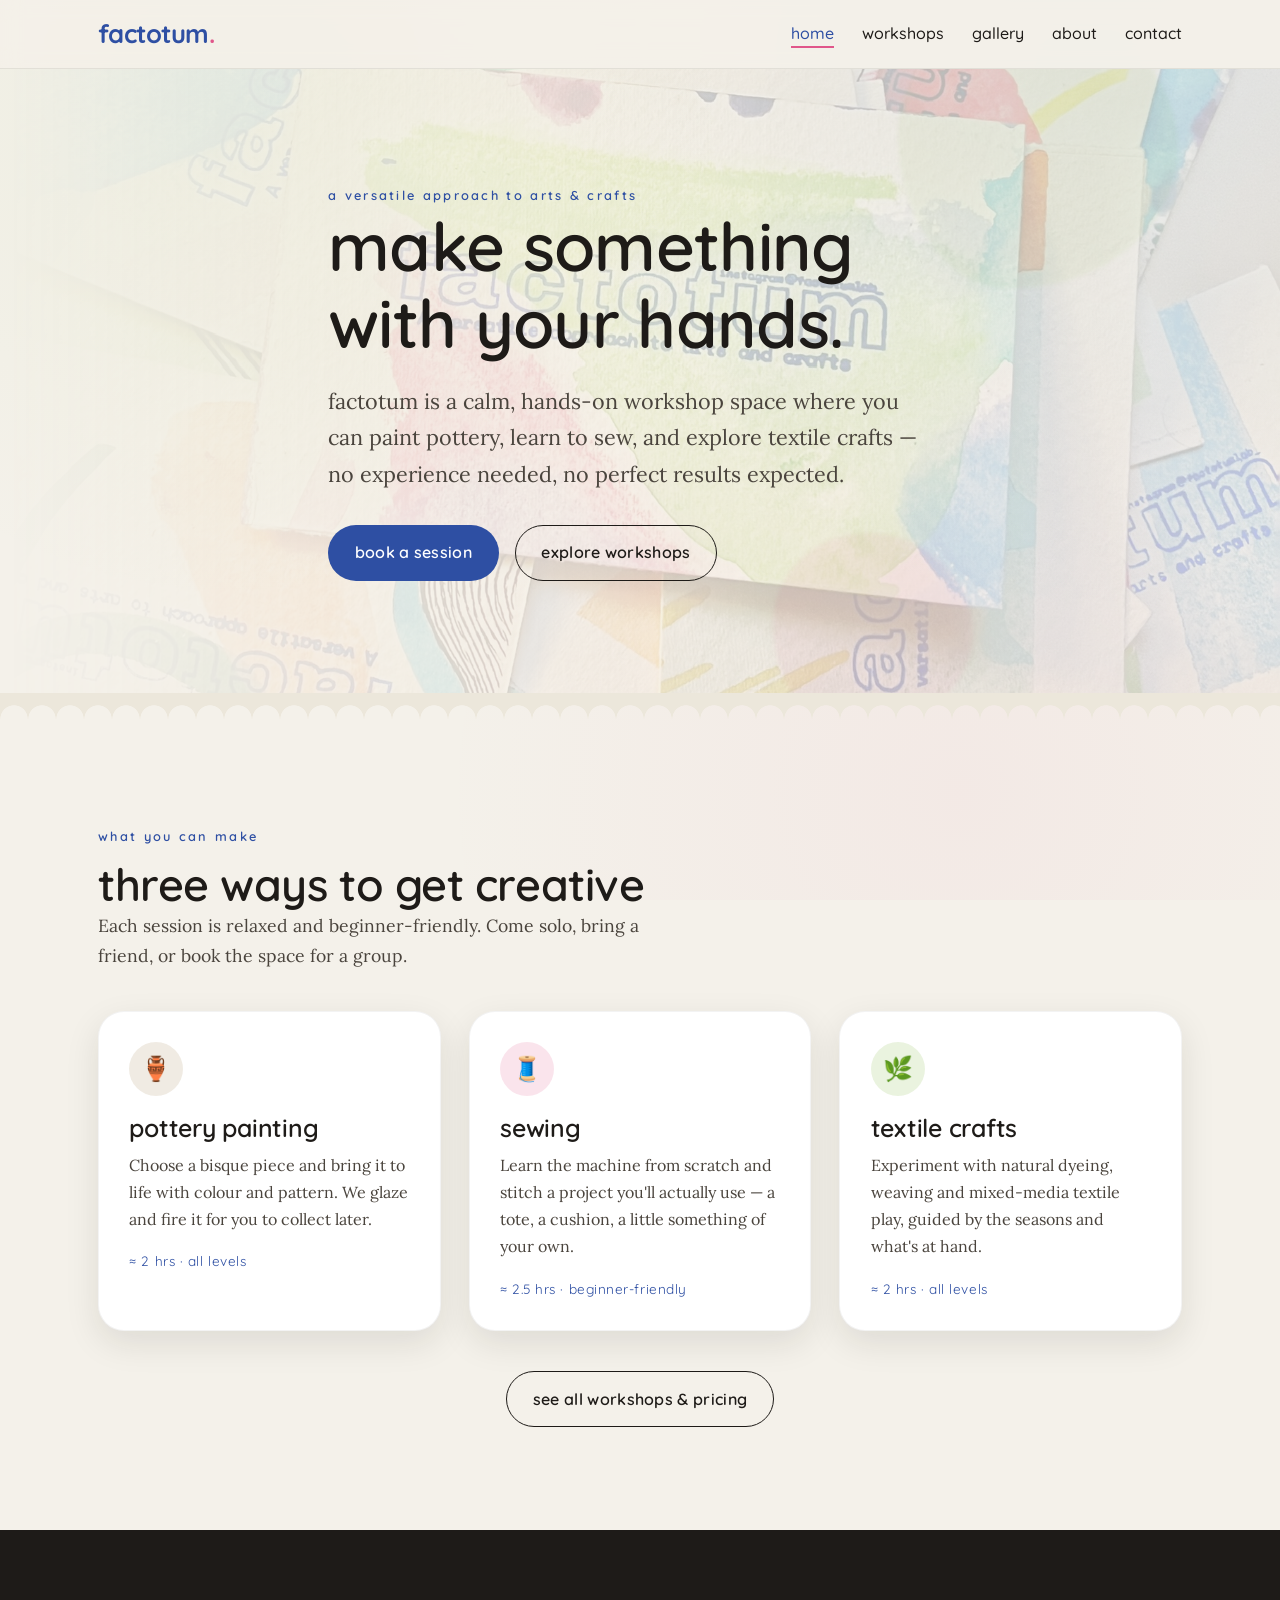
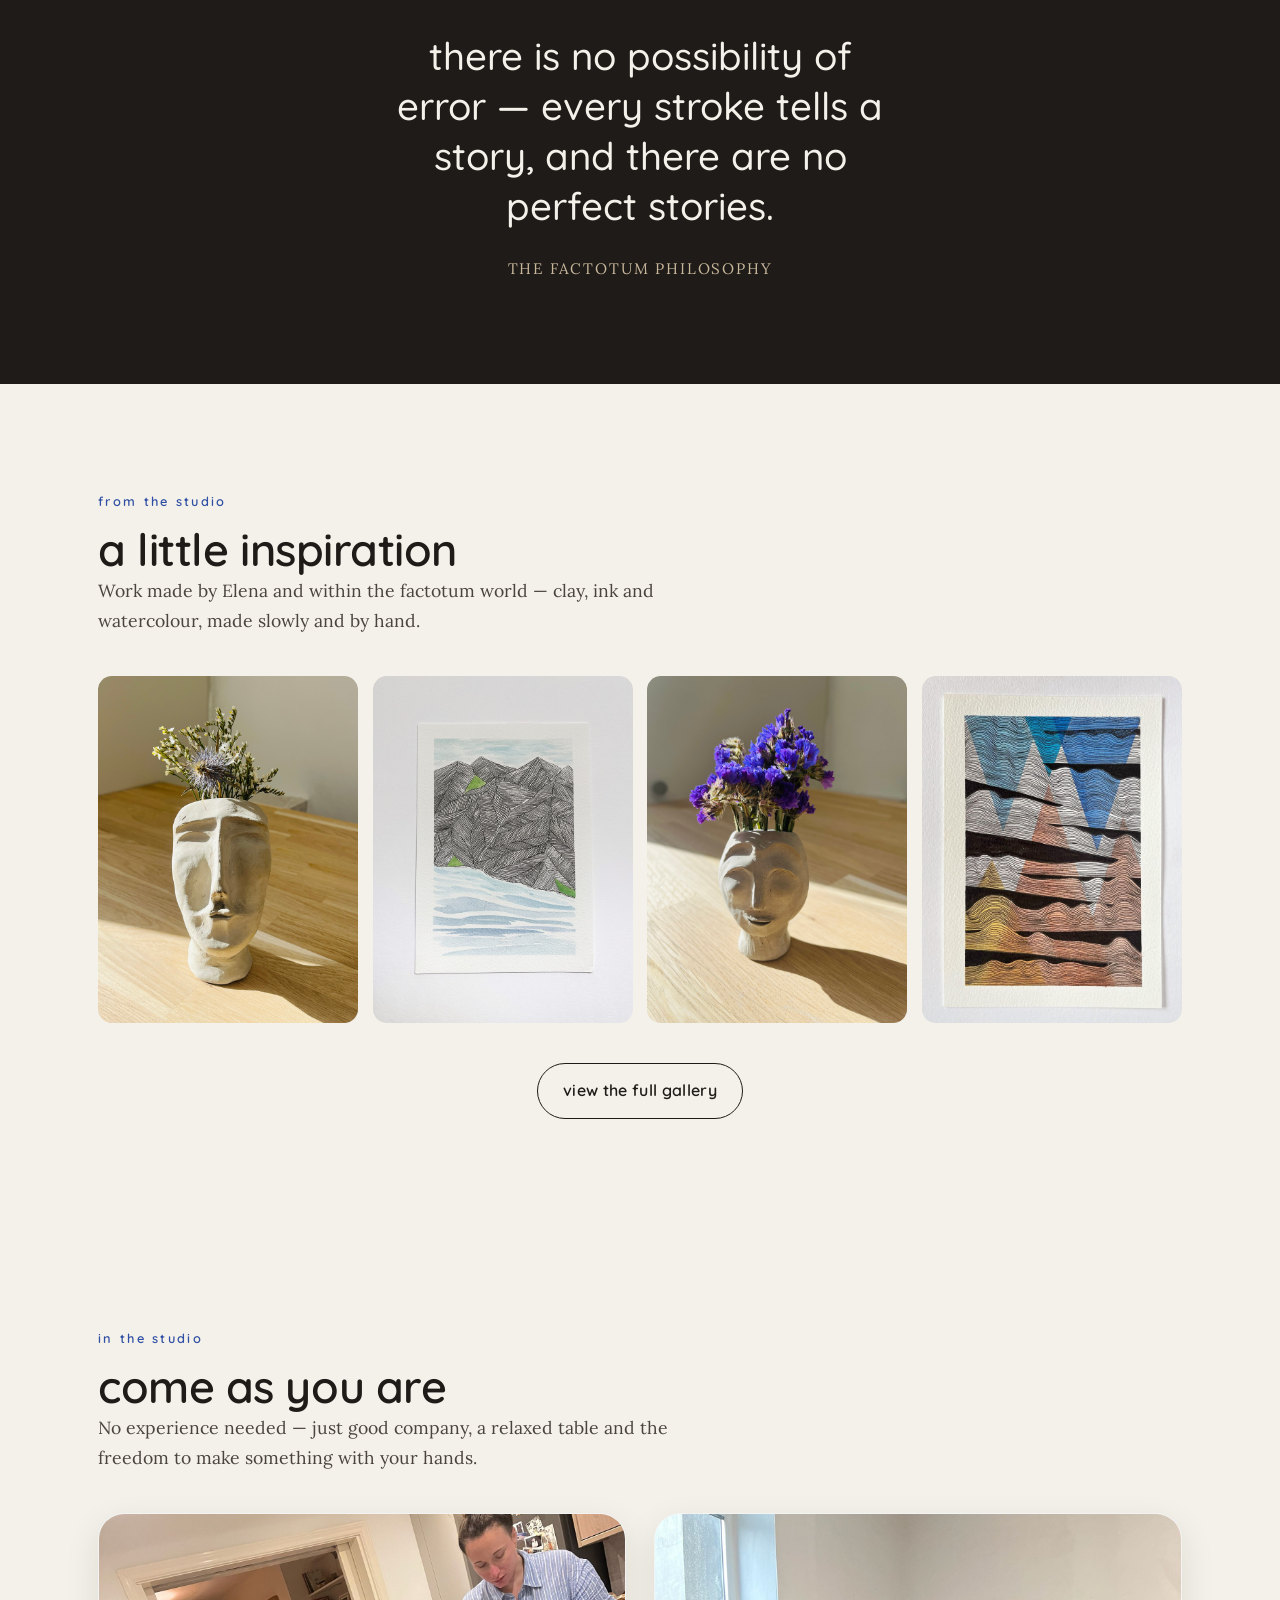
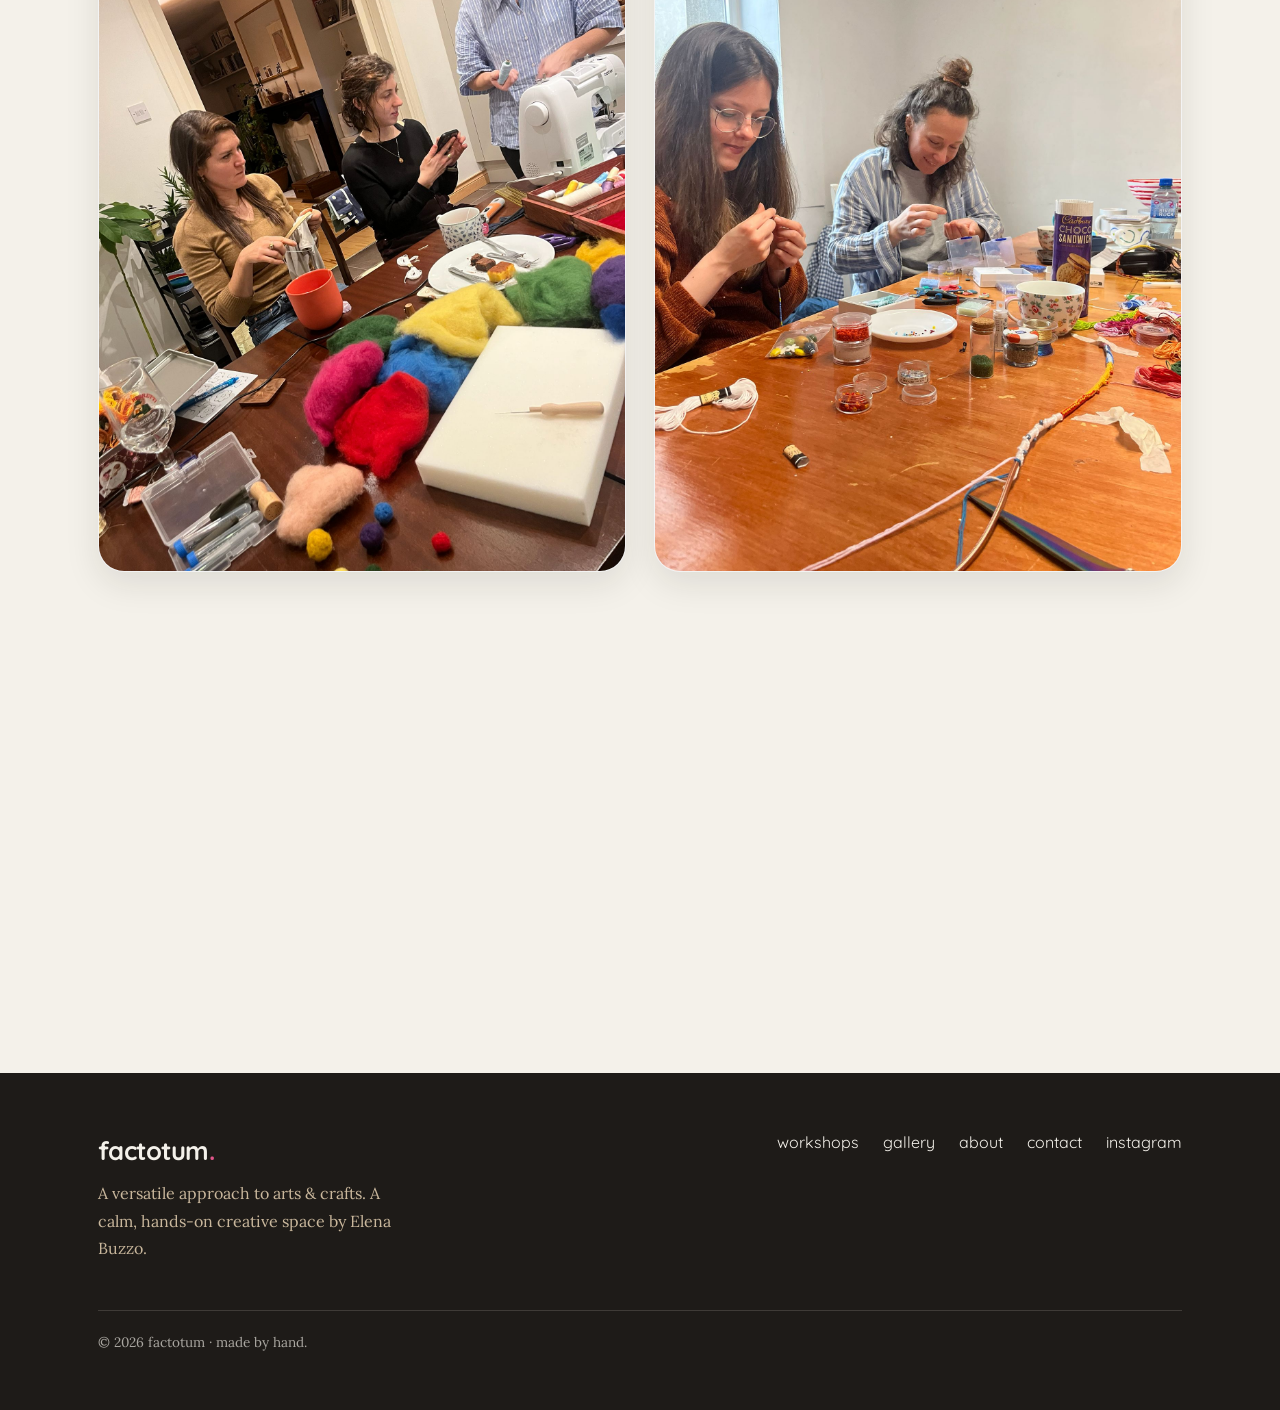
==== index.html @ 6efed312 "Initial commit — factotum workshop website Static HTML/CSS/JS site for factotum, a DIY creative work" ====
<!DOCTYPE html>
<html lang="en">
<head>
  <meta charset="UTF-8" />
  <meta name="viewport" content="width=device-width, initial-scale=1.0" />
  <title>factotum — a creative workshop space for arts & crafts</title>
  <meta name="description" content="factotum is a hands-on creative workshop space by Elena Buzzo, offering pottery painting, sewing and textile craft sessions in a calm, judgment-free studio." />

  <link rel="preconnect" href="https://fonts.googleapis.com" />
  <link rel="preconnect" href="https://fonts.gstatic.com" crossorigin />
  <link href="https://fonts.googleapis.com/css2?family=Quicksand:wght@400;500;600;700&family=Lora:ital,wght@0,400;0,500;1,400&display=swap" rel="stylesheet" />
  <link rel="stylesheet" href="css/styles.css" />
</head>
<body>
  <!-- ============ Header ============ -->
  <header class="site-header">
    <div class="container nav">
      <a href="index.html" class="brand">factotum<span class="dot">.</span></a>
      <button class="nav-toggle" aria-label="Toggle menu" aria-expanded="false">
        <span></span><span></span><span></span>
      </button>
      <ul class="nav-links" id="navLinks">
        <li><a href="index.html" aria-current="page">home</a></li>
        <li><a href="workshops.html">workshops</a></li>
        <li><a href="gallery.html">gallery</a></li>
        <li><a href="about.html">about</a></li>
        <li><a href="contact.html">contact</a></li>
      </ul>
    </div>
  </header>

  <main>
    <!-- ============ Hero ============ -->
    <section class="hero">
      <div class="hero__art" style="background-image:url('assets/images/factotum-card.jpeg')"></div>
      <span class="blob t-green"  style="width:280px;height:280px;top:-60px;right:8%;"></span>
      <span class="blob t-magenta" style="width:200px;height:200px;bottom:-40px;right:24%;"></span>
      <div class="container hero__inner">
        <span class="eyebrow">a versatile approach to arts &amp; crafts</span>
        <h1>make something with your hands.</h1>
        <p class="lead">factotum is a calm, hands-on workshop space where you can paint pottery, learn to sew, and explore textile crafts &mdash; no experience needed, no perfect results expected.</p>
        <div class="hero__cta">
          <a href="contact.html" class="btn btn--primary">book a session</a>
          <a href="workshops.html" class="btn btn--ghost">explore workshops</a>
        </div>
      </div>
    </section>

    <div class="deckle"></div>

    <!-- ============ Featured workshops ============ -->
    <section class="section">
      <div class="container">
        <div class="section-head reveal">
          <span class="eyebrow">what you can make</span>
          <h2>three ways to get creative</h2>
          <p>Each session is relaxed and beginner-friendly. Come solo, bring a friend, or book the space for a group.</p>
        </div>
        <div class="grid grid--3">
          <article class="card reveal">
            <div class="card__icon t-clay">🏺</div>
            <h3>pottery painting</h3>
            <p>Choose a bisque piece and bring it to life with colour and pattern. We glaze and fire it for you to collect later.</p>
            <div class="meta">≈ 2 hrs · all levels</div>
          </article>
          <article class="card reveal">
            <div class="card__icon t-magenta">🧵</div>
            <h3>sewing</h3>
            <p>Learn the machine from scratch and stitch a project you'll actually use &mdash; a tote, a cushion, a little something of your own.</p>
            <div class="meta">≈ 2.5 hrs · beginner-friendly</div>
          </article>
          <article class="card reveal">
            <div class="card__icon t-green">🌿</div>
            <h3>textile crafts</h3>
            <p>Experiment with natural dyeing, weaving and mixed-media textile play, guided by the seasons and what's at hand.</p>
            <div class="meta">≈ 2 hrs · all levels</div>
          </article>
        </div>
        <p class="text-center" style="margin-top:2.5rem;">
          <a href="workshops.html" class="btn btn--ghost">see all workshops &amp; pricing</a>
        </p>
      </div>
    </section>

    <!-- ============ Philosophy quote ============ -->
    <section class="section quote-band">
      <div class="container">
        <blockquote>there is no possibility of error &mdash; every stroke tells a story, and there are no perfect stories.</blockquote>
        <cite>the factotum philosophy</cite>
      </div>
    </section>

    <!-- ============ Gallery teaser ============ -->
    <section class="section">
      <div class="container">
        <div class="section-head reveal">
          <span class="eyebrow">from the studio</span>
          <h2>a little inspiration</h2>
          <p>Work made by Elena and within the factotum world &mdash; clay, ink and watercolour, made slowly and by hand.</p>
        </div>
        <div class="teaser-strip reveal">
          <a href="gallery.html"><img src="assets/images/sculptures/sculpture-1.jpeg" alt="Clay face vase with dried flowers" loading="lazy" /></a>
          <a href="gallery.html"><img src="assets/images/drawings/2023-08-02_mediterraneo.jpeg" alt="Fine-line and watercolour drawing, mediterraneo" loading="lazy" /></a>
          <a href="gallery.html"><img src="assets/images/sculptures/sculpture-3.jpeg" alt="Clay face vase with purple dried flowers" loading="lazy" /></a>
          <a href="gallery.html"><img src="assets/images/drawings/2023-02-22_fog.jpeg" alt="Fine-line and watercolour drawing, fog" loading="lazy" /></a>
        </div>
        <p class="text-center" style="margin-top:2.5rem;">
          <a href="gallery.html" class="btn btn--ghost">view the full gallery</a>
        </p>
      </div>
    </section>

    <!-- ============ In the studio (social proof) ============ -->
    <section class="section">
      <div class="container">
        <div class="section-head reveal">
          <span class="eyebrow">in the studio</span>
          <h2>come as you are</h2>
          <p>No experience needed &mdash; just good company, a relaxed table and the freedom to make something with your hands.</p>
        </div>
        <div class="grid grid--2">
          <figure class="photo-card reveal">
            <img src="assets/images/workshops/workshop-group-1.jpeg" alt="Three people at a textile and sewing workshop with colourful wool and a sewing machine" loading="lazy" />
          </figure>
          <figure class="photo-card reveal">
            <img src="assets/images/workshops/workshop-group-2.jpeg" alt="Two people making beaded and threaded crafts at a workshop table" loading="lazy" />
          </figure>
        </div>
      </div>
    </section>

    <!-- ============ Final CTA ============ -->
    <section class="section section--tight">
      <div class="container text-center reveal">
        <h2>ready to make something?</h2>
        <p class="mx-auto" style="max-width:46ch;margin-block:1rem 1.75rem;">Tell us what you'd love to try and we'll help you book the right session.</p>
        <a href="contact.html" class="btn btn--primary">get in touch</a>
      </div>
    </section>
  </main>

  <!-- ============ Footer ============ -->
  <footer class="site-footer">
    <div class="container">
      <div>
        <a href="index.html" class="brand">factotum<span class="dot">.</span></a>
        <p class="footer-tag">A versatile approach to arts &amp; crafts. A calm, hands-on creative space by Elena Buzzo.</p>
      </div>
      <ul class="footer-nav">
        <li><a href="workshops.html">workshops</a></li>
        <li><a href="gallery.html">gallery</a></li>
        <li><a href="about.html">about</a></li>
        <li><a href="contact.html">contact</a></li>
        <li><a href="https://instagram.com/factotum.lab" target="_blank" rel="noopener">instagram</a></li>
      </ul>
      <div class="footer-bottom">&copy; <span id="year"></span> factotum · made by hand.</div>
    </div>
  </footer>

  <script src="js/main.js"></script>
</body>
</html>
---- css/styles.css ----
/* =====================================================================
   factotum — design system & shared styles
   Plain CSS. Tokens live in :root. Mobile-first, organic, paper-textured.
   ===================================================================== */

/* ----------  Design tokens  ---------- */
:root {
  /* Palette (from the logo card + artwork — watercolour brights on cotton paper) */
  --paper:        #f4f1ea;   /* background */
  --paper-deep:   #ece7db;   /* slightly darker paper for cards/sections */
  --ink:          #1e1b18;   /* text */
  --ink-soft:     #4a443d;   /* secondary text */
  --indigo:       #2e4fa3;   /* primary accent (logo type) */
  --indigo-deep:  #233d80;
  --green:        #8bbe4f;   /* watercolour washes */
  --magenta:      #e0568a;
  --sky:          #5fa8d8;
  --clay:         #c9b79c;

  /* Typography */
  --font-display: "Quicksand", system-ui, sans-serif;
  --font-body:    "Lora", Georgia, serif;

  /* Spacing & layout */
  --maxw: 1180px;
  --gutter: clamp(1.25rem, 4vw, 3rem);
  --radius: 14px;
  --radius-lg: 26px;

  /* Effects */
  --shadow-soft: 0 12px 34px rgba(30, 27, 24, 0.10);
  --shadow-hover: 0 18px 48px rgba(30, 27, 24, 0.16);
  --transition: 280ms cubic-bezier(0.22, 0.61, 0.36, 1);
}

/* ----------  Reset / base  ---------- */
*,
*::before,
*::after { box-sizing: border-box; }

* { margin: 0; }

html { scroll-behavior: smooth; }

body {
  font-family: var(--font-body);
  color: var(--ink);
  background-color: var(--paper);
  /* subtle paper grain via layered gradients (no external texture needed) */
  background-image:
    radial-gradient(circle at 18% 12%, rgba(139, 190, 79, 0.06), transparent 38%),
    radial-gradient(circle at 85% 8%,  rgba(95, 168, 216, 0.07), transparent 40%),
    radial-gradient(circle at 75% 88%, rgba(224, 86, 138, 0.05), transparent 42%);
  background-attachment: fixed;
  line-height: 1.7;
  -webkit-font-smoothing: antialiased;
  text-rendering: optimizeLegibility;
}

img { display: block; max-width: 100%; height: auto; }

a { color: var(--indigo); text-decoration: none; transition: color var(--transition); }
a:hover { color: var(--magenta); }

h1, h2, h3, h4 {
  font-family: var(--font-display);
  font-weight: 600;
  line-height: 1.15;
  letter-spacing: -0.01em;
  text-transform: lowercase;
  color: var(--ink);
}

h1 { font-size: clamp(2.4rem, 6vw, 4.2rem); }
h2 { font-size: clamp(1.8rem, 4vw, 2.8rem); }
h3 { font-size: clamp(1.25rem, 2.4vw, 1.55rem); }

p { color: var(--ink-soft); }

/* ----------  Layout helpers  ---------- */
.container {
  width: 100%;
  max-width: var(--maxw);
  margin-inline: auto;
  padding-inline: var(--gutter);
}

.section { padding-block: clamp(3.5rem, 8vw, 6.5rem); }
.section--tight { padding-block: clamp(2.5rem, 5vw, 4rem); }

.section-head { max-width: 60ch; margin-bottom: 2.5rem; }
.section-head .eyebrow { margin-bottom: 0.75rem; }
.section-head p { font-size: 1.1rem; }

.eyebrow {
  font-family: var(--font-display);
  text-transform: lowercase;
  letter-spacing: 0.18em;
  font-size: 0.8rem;
  font-weight: 600;
  color: var(--indigo);
  display: inline-block;
}

.text-center { text-align: center; }
.mx-auto { margin-inline: auto; }

/* ----------  Buttons  ---------- */
.btn {
  display: inline-flex;
  align-items: center;
  gap: 0.5rem;
  font-family: var(--font-display);
  font-weight: 600;
  text-transform: lowercase;
  letter-spacing: 0.02em;
  font-size: 1rem;
  padding: 0.85rem 1.6rem;
  border-radius: 999px;
  border: 1.5px solid transparent;
  cursor: pointer;
  transition: transform var(--transition), background var(--transition),
              box-shadow var(--transition), color var(--transition);
}
.btn:hover { transform: translateY(-2px); }

.btn--primary { background: var(--indigo); color: #fff; }
.btn--primary:hover { background: var(--indigo-deep); color: #fff; box-shadow: var(--shadow-hover); }

.btn--ghost { background: transparent; color: var(--ink); border-color: var(--ink); }
.btn--ghost:hover { background: var(--ink); color: var(--paper); }

/* ----------  Watercolour blob accent  ---------- */
.blob {
  position: absolute;
  z-index: 0;
  border-radius: 47% 53% 60% 40% / 45% 50% 50% 55%;
  filter: blur(2px);
  opacity: 0.5;
  pointer-events: none;
}

/* ----------  Deckle / torn paper divider  ---------- */
.deckle {
  height: 26px;
  width: 100%;
  background: var(--paper-deep);
  -webkit-mask: radial-gradient(14px at 14px 26px, transparent 96%, #000) repeat-x 0 0 / 28px 26px;
          mask: radial-gradient(14px at 14px 26px, transparent 96%, #000) repeat-x 0 0 / 28px 26px;
}

/* =====================================================================
   Header / nav
   ===================================================================== */
.site-header {
  position: sticky;
  top: 0;
  z-index: 50;
  background: rgba(244, 241, 234, 0.82);
  backdrop-filter: blur(10px);
  border-bottom: 1px solid rgba(30, 27, 24, 0.08);
}
.nav {
  display: flex;
  align-items: center;
  justify-content: space-between;
  gap: 1rem;
  min-height: 68px;
}
.brand {
  font-family: var(--font-display);
  font-weight: 700;
  font-size: 1.6rem;
  letter-spacing: -0.02em;
  color: var(--indigo);
  text-transform: lowercase;
}
.brand:hover { color: var(--indigo); }
.brand .dot { color: var(--magenta); }

.nav-links {
  display: flex;
  align-items: center;
  gap: 1.75rem;
  list-style: none;
  padding: 0;
}
.nav-links a {
  font-family: var(--font-display);
  font-weight: 500;
  text-transform: lowercase;
  color: var(--ink);
  font-size: 1rem;
  position: relative;
}
.nav-links a::after {
  content: "";
  position: absolute;
  left: 0; bottom: -5px;
  width: 0; height: 2px;
  background: var(--magenta);
  transition: width var(--transition);
}
.nav-links a:hover::after,
.nav-links a[aria-current="page"]::after { width: 100%; }
.nav-links a[aria-current="page"] { color: var(--indigo); }

.nav-toggle {
  display: none;
  flex-direction: column;
  gap: 5px;
  background: none;
  border: 0;
  cursor: pointer;
  padding: 8px;
}
.nav-toggle span {
  width: 26px; height: 2.5px;
  background: var(--ink);
  border-radius: 2px;
  transition: transform var(--transition), opacity var(--transition);
}

@media (max-width: 760px) {
  .nav-toggle { display: flex; }
  .nav-links {
    position: absolute;
    top: 68px; left: 0; right: 0;
    flex-direction: column;
    align-items: flex-start;
    gap: 0;
    background: var(--paper);
    border-bottom: 1px solid rgba(30, 27, 24, 0.08);
    padding: 0.5rem var(--gutter) 1.25rem;
    max-height: 0;
    overflow: hidden;
    transition: max-height var(--transition);
  }
  .nav-links.open { max-height: 340px; }
  .nav-links li { width: 100%; }
  .nav-links a { display: block; padding: 0.85rem 0; width: 100%; }
}

/* =====================================================================
   Hero
   ===================================================================== */
.hero {
  position: relative;
  overflow: hidden;
  padding-block: clamp(3.5rem, 9vw, 7rem);
}
.hero__inner {
  position: relative;
  z-index: 2;
  max-width: 720px;
}
.hero h1 { margin-bottom: 1.25rem; }
.hero .lead {
  font-size: clamp(1.1rem, 2vw, 1.35rem);
  color: var(--ink-soft);
  margin-bottom: 2rem;
  max-width: 46ch;
}
.hero__cta { display: flex; flex-wrap: wrap; gap: 1rem; }
.hero__art {
  position: absolute;
  inset: 0;
  z-index: 1;
  opacity: 0.22;
  background-size: cover;
  background-position: center;
  -webkit-mask-image: linear-gradient(90deg, transparent, #000 60%);
          mask-image: linear-gradient(90deg, transparent, #000 60%);
}
@media (max-width: 760px) {
  .hero__art { opacity: 0.12; }
}

/* =====================================================================
   Cards / grids
   ===================================================================== */
.grid { display: grid; gap: 1.75rem; }
.grid--3 { grid-template-columns: repeat(auto-fit, minmax(260px, 1fr)); }
.grid--2 { grid-template-columns: repeat(auto-fit, minmax(320px, 1fr)); }

.card {
  position: relative;
  background: #fff;
  border-radius: var(--radius-lg);
  padding: 1.9rem;
  box-shadow: var(--shadow-soft);
  transition: transform var(--transition), box-shadow var(--transition);
  overflow: hidden;
  border: 1px solid rgba(30, 27, 24, 0.05);
}
.card:hover { transform: translateY(-5px); box-shadow: var(--shadow-hover); }
.card__icon {
  width: 54px; height: 54px;
  border-radius: 50%;
  display: grid; place-items: center;
  font-size: 1.5rem;
  margin-bottom: 1.1rem;
}
.card h3 { margin-bottom: 0.6rem; }
.card .meta {
  font-family: var(--font-display);
  font-size: 0.85rem;
  letter-spacing: 0.04em;
  color: var(--indigo);
  margin-top: 1rem;
}

/* tint utilities for icons/blobs */
.t-green   { background: rgba(139, 190, 79, 0.18);  color: #5c7e2c; }
.t-magenta { background: rgba(224, 86, 138, 0.16);  color: #b03466; }
.t-sky     { background: rgba(95, 168, 216, 0.18);  color: #2f78ab; }
.t-clay    { background: rgba(201, 183, 156, 0.28); color: #8a734f; }

/* =====================================================================
   Philosophy / quote band
   ===================================================================== */
.quote-band {
  background: var(--ink);
  color: var(--paper);
}
.quote-band .container { text-align: center; }
.quote-band blockquote {
  font-family: var(--font-display);
  font-weight: 500;
  text-transform: lowercase;
  font-size: clamp(1.5rem, 3.5vw, 2.4rem);
  line-height: 1.3;
  max-width: 22ch;
  margin-inline: auto;
}
.quote-band cite {
  display: block;
  margin-top: 1.5rem;
  font-family: var(--font-body);
  font-style: normal;
  font-size: 0.95rem;
  letter-spacing: 0.12em;
  text-transform: uppercase;
  color: var(--clay);
}

/* =====================================================================
   Gallery teaser strip
   ===================================================================== */
.teaser-strip {
  display: grid;
  grid-template-columns: repeat(4, 1fr);
  gap: 0.9rem;
}
.teaser-strip a { overflow: hidden; border-radius: var(--radius); aspect-ratio: 3/4; }
.teaser-strip img {
  width: 100%; height: 100%; object-fit: cover;
  transition: transform 500ms ease;
}
.teaser-strip a:hover img { transform: scale(1.06); }
@media (max-width: 620px) {
  .teaser-strip { grid-template-columns: repeat(2, 1fr); }
}

/* =====================================================================
   Page hero (inner pages)
   ===================================================================== */
.page-hero { padding-block: clamp(2.75rem, 6vw, 4.5rem) clamp(1.5rem, 3vw, 2.5rem); }
.page-hero .eyebrow { margin-bottom: 0.75rem; }
.page-hero p { font-size: 1.15rem; max-width: 56ch; margin-top: 0.85rem; }

/* =====================================================================
   Workshops detail
   ===================================================================== */
.workshop {
  display: grid;
  grid-template-columns: 56px 1fr;
  gap: 1.25rem;
  align-items: start;
  background: #fff;
  border-radius: var(--radius-lg);
  padding: 2rem;
  box-shadow: var(--shadow-soft);
  border: 1px solid rgba(30, 27, 24, 0.05);
}
.workshop__icon {
  width: 56px; height: 56px; border-radius: 50%;
  display: grid; place-items: center; font-size: 1.5rem;
}
.workshop h3 { margin-bottom: 0.5rem; }
.workshop ul { margin: 1rem 0 0; padding-left: 1.1rem; color: var(--ink-soft); }
.workshop li { margin-bottom: 0.35rem; }
.workshop .specs {
  display: flex; flex-wrap: wrap; gap: 0.6rem; margin-top: 1.25rem;
}
.chip {
  font-family: var(--font-display);
  font-size: 0.82rem;
  background: var(--paper-deep);
  color: var(--ink-soft);
  padding: 0.35rem 0.85rem;
  border-radius: 999px;
}
.badge-soon {
  font-family: var(--font-display);
  font-size: 0.75rem;
  letter-spacing: 0.08em;
  text-transform: uppercase;
  background: var(--clay);
  color: #fff;
  padding: 0.2rem 0.65rem;
  border-radius: 999px;
  vertical-align: middle;
}

/* =====================================================================
   Gallery (masonry + project showcase)
   ===================================================================== */
.gallery-tabs {
  display: flex;
  flex-wrap: wrap;
  gap: 0.6rem;
  margin-bottom: 2.5rem;
}
.gallery-tabs button {
  font-family: var(--font-display);
  text-transform: lowercase;
  font-size: 0.95rem;
  background: transparent;
  border: 1.5px solid rgba(30, 27, 24, 0.18);
  color: var(--ink-soft);
  padding: 0.5rem 1.15rem;
  border-radius: 999px;
  cursor: pointer;
  transition: all var(--transition);
}
.gallery-tabs button:hover { border-color: var(--ink); color: var(--ink); }
.gallery-tabs button[aria-selected="true"] {
  background: var(--indigo); border-color: var(--indigo); color: #fff;
}

/* masonry via CSS columns */
.masonry { columns: 3 260px; column-gap: 1.1rem; }
.masonry .tile { break-inside: avoid; margin-bottom: 1.1rem; }
.tile {
  position: relative;
  border-radius: var(--radius);
  overflow: hidden;
  cursor: zoom-in;
  box-shadow: var(--shadow-soft);
  background: #fff;
}
.tile img { width: 100%; transition: transform 500ms ease; }
.tile:hover img { transform: scale(1.04); }
.tile__cap {
  position: absolute;
  inset: auto 0 0 0;
  padding: 1.4rem 1rem 0.85rem;
  background: linear-gradient(transparent, rgba(30, 27, 24, 0.78));
  color: #fff;
  font-family: var(--font-display);
  opacity: 0;
  transition: opacity var(--transition);
}
.tile:hover .tile__cap { opacity: 1; }
.tile__cap .title { text-transform: lowercase; font-weight: 600; }
.tile__cap .date { font-size: 0.8rem; opacity: 0.85; }

/* sculpture showcase rows */
.showcase-row {
  display: grid;
  grid-template-columns: 1fr 1fr;
  gap: clamp(1.5rem, 4vw, 3.5rem);
  align-items: center;
  margin-bottom: clamp(2.5rem, 6vw, 4.5rem);
}
.showcase-row:nth-child(even) .showcase-row__media { order: 2; }
.showcase-row__media {
  border-radius: var(--radius-lg);
  overflow: hidden;
  box-shadow: var(--shadow-soft);
}
.showcase-row__media img { width: 100%; }
.showcase-row h3 { margin-bottom: 0.75rem; }
@media (max-width: 720px) {
  .showcase-row { grid-template-columns: 1fr; }
  .showcase-row:nth-child(even) .showcase-row__media { order: 0; }
}

/* photo cards (real workshop / studio photography) */
.photo-card {
  margin: 0;
  border-radius: var(--radius-lg);
  overflow: hidden;
  box-shadow: var(--shadow-soft);
  background: #fff;
  border: 1px solid rgba(30, 27, 24, 0.05);
}
.photo-card img {
  width: 100%;
  aspect-ratio: 4 / 5;
  object-fit: cover;
  transition: transform 600ms ease;
}
.photo-card:hover img { transform: scale(1.04); }
.photo-card figcaption {
  padding: 1rem 1.25rem 1.25rem;
  font-family: var(--font-display);
  text-transform: lowercase;
  color: var(--ink-soft);
  font-size: 0.95rem;
}

.coming-soon {
  text-align: center;
  padding: clamp(3rem, 8vw, 5rem);
  border: 2px dashed rgba(30, 27, 24, 0.2);
  border-radius: var(--radius-lg);
  background: rgba(255, 255, 255, 0.4);
}

/* =====================================================================
   Lightbox
   ===================================================================== */
.lightbox {
  position: fixed;
  inset: 0;
  z-index: 100;
  display: none;
  place-items: center;
  background: rgba(20, 18, 16, 0.92);
  padding: 4vw;
}
.lightbox.open { display: grid; }
.lightbox img {
  max-width: 90vw;
  max-height: 80vh;
  border-radius: 8px;
  box-shadow: 0 20px 60px rgba(0,0,0,0.5);
}
.lightbox__cap {
  color: var(--paper);
  text-align: center;
  margin-top: 1rem;
  font-family: var(--font-display);
  text-transform: lowercase;
}
.lightbox__cap .date { display: block; font-size: 0.85rem; opacity: 0.7; }
.lightbox__btn {
  position: absolute;
  background: rgba(255,255,255,0.12);
  color: #fff;
  border: 0;
  width: 48px; height: 48px;
  border-radius: 50%;
  font-size: 1.4rem;
  cursor: pointer;
  display: grid; place-items: center;
  transition: background var(--transition);
}
.lightbox__btn:hover { background: rgba(255,255,255,0.28); }
.lightbox__close { top: 4vw; right: 4vw; }
.lightbox__prev { left: 3vw; top: 50%; transform: translateY(-50%); }
.lightbox__next { right: 3vw; top: 50%; transform: translateY(-50%); }
@media (max-width: 620px) {
  .lightbox__prev { left: 2vw; }
  .lightbox__next { right: 2vw; }
}

/* =====================================================================
   About
   ===================================================================== */
.about-grid {
  display: grid;
  grid-template-columns: 0.9fr 1.1fr;
  gap: clamp(1.5rem, 5vw, 4rem);
  align-items: center;
}
.about-portrait {
  border-radius: var(--radius-lg);
  overflow: hidden;
  box-shadow: var(--shadow-soft);
  aspect-ratio: 4/5;
  background: var(--paper-deep);
  display: grid; place-items: center;
  color: var(--ink-soft);
  text-align: center;
  font-family: var(--font-display);
  padding: 2rem;
}
.about-portrait img { width: 100%; height: 100%; object-fit: cover; }
.prose p { margin-bottom: 1.1rem; font-size: 1.08rem; }
@media (max-width: 720px) { .about-grid { grid-template-columns: 1fr; } }

/* =====================================================================
   Contact / form
   ===================================================================== */
.contact-grid {
  display: grid;
  grid-template-columns: 1fr 1fr;
  gap: clamp(1.5rem, 5vw, 4rem);
}
@media (max-width: 760px) { .contact-grid { grid-template-columns: 1fr; } }

.contact-info li {
  list-style: none;
  margin-bottom: 1.25rem;
}
.contact-info .label {
  display: block;
  font-family: var(--font-display);
  text-transform: lowercase;
  letter-spacing: 0.06em;
  font-size: 0.85rem;
  color: var(--indigo);
  margin-bottom: 0.15rem;
}
.contact-info ul { padding: 0; }

.form-card {
  background: #fff;
  border-radius: var(--radius-lg);
  padding: clamp(1.5rem, 4vw, 2.5rem);
  box-shadow: var(--shadow-soft);
  border: 1px solid rgba(30, 27, 24, 0.05);
}
.field { margin-bottom: 1.25rem; }
.field label {
  display: block;
  font-family: var(--font-display);
  font-size: 0.95rem;
  margin-bottom: 0.45rem;
  color: var(--ink);
}
.field input,
.field select,
.field textarea {
  width: 100%;
  font-family: var(--font-body);
  font-size: 1rem;
  color: var(--ink);
  background: var(--paper);
  border: 1.5px solid rgba(30, 27, 24, 0.15);
  border-radius: var(--radius);
  padding: 0.8rem 1rem;
  transition: border-color var(--transition), box-shadow var(--transition);
}
.field input:focus,
.field select:focus,
.field textarea:focus {
  outline: none;
  border-color: var(--indigo);
  box-shadow: 0 0 0 3px rgba(46, 79, 163, 0.14);
}
.field textarea { resize: vertical; min-height: 130px; }
.field .error {
  display: none;
  color: #b03466;
  font-family: var(--font-display);
  font-size: 0.85rem;
  margin-top: 0.35rem;
}
.field.invalid .error { display: block; }
.field.invalid input,
.field.invalid select,
.field.invalid textarea { border-color: #b03466; }

.form-status {
  display: none;
  border-radius: var(--radius);
  padding: 1rem 1.25rem;
  font-family: var(--font-display);
  margin-bottom: 1.25rem;
}
.form-status.show { display: block; }
.form-status.success { background: rgba(139, 190, 79, 0.18); color: #4d6b24; }
.form-status.fail { background: rgba(224, 86, 138, 0.16); color: #b03466; }

/* =====================================================================
   Footer
   ===================================================================== */
.site-footer {
  background: var(--ink);
  color: var(--paper);
  padding-block: clamp(2.5rem, 5vw, 3.5rem);
  margin-top: clamp(2rem, 5vw, 4rem);
}
.site-footer .container {
  display: flex;
  flex-wrap: wrap;
  gap: 1.5rem 2.5rem;
  justify-content: space-between;
  align-items: flex-start;
}
.site-footer .brand { color: var(--paper); }
.site-footer .brand .dot { color: var(--magenta); }
.footer-tag { color: var(--clay); max-width: 32ch; margin-top: 0.5rem; }
.footer-nav { display: flex; gap: 1.5rem; flex-wrap: wrap; list-style: none; padding: 0; }
.footer-nav a { color: var(--paper); font-family: var(--font-display); text-transform: lowercase; }
.footer-nav a:hover { color: var(--magenta); }
.footer-bottom {
  width: 100%;
  border-top: 1px solid rgba(244, 241, 234, 0.15);
  margin-top: 1.5rem;
  padding-top: 1.25rem;
  font-size: 0.85rem;
  color: rgba(244, 241, 234, 0.65);
}

/* ----------  Reveal-on-scroll  ---------- */
.reveal { opacity: 0; transform: translateY(22px); transition: opacity 700ms ease, transform 700ms ease; }
.reveal.in { opacity: 1; transform: none; }
@media (prefers-reduced-motion: reduce) {
  .reveal { opacity: 1; transform: none; transition: none; }
  html { scroll-behavior: auto; }
}
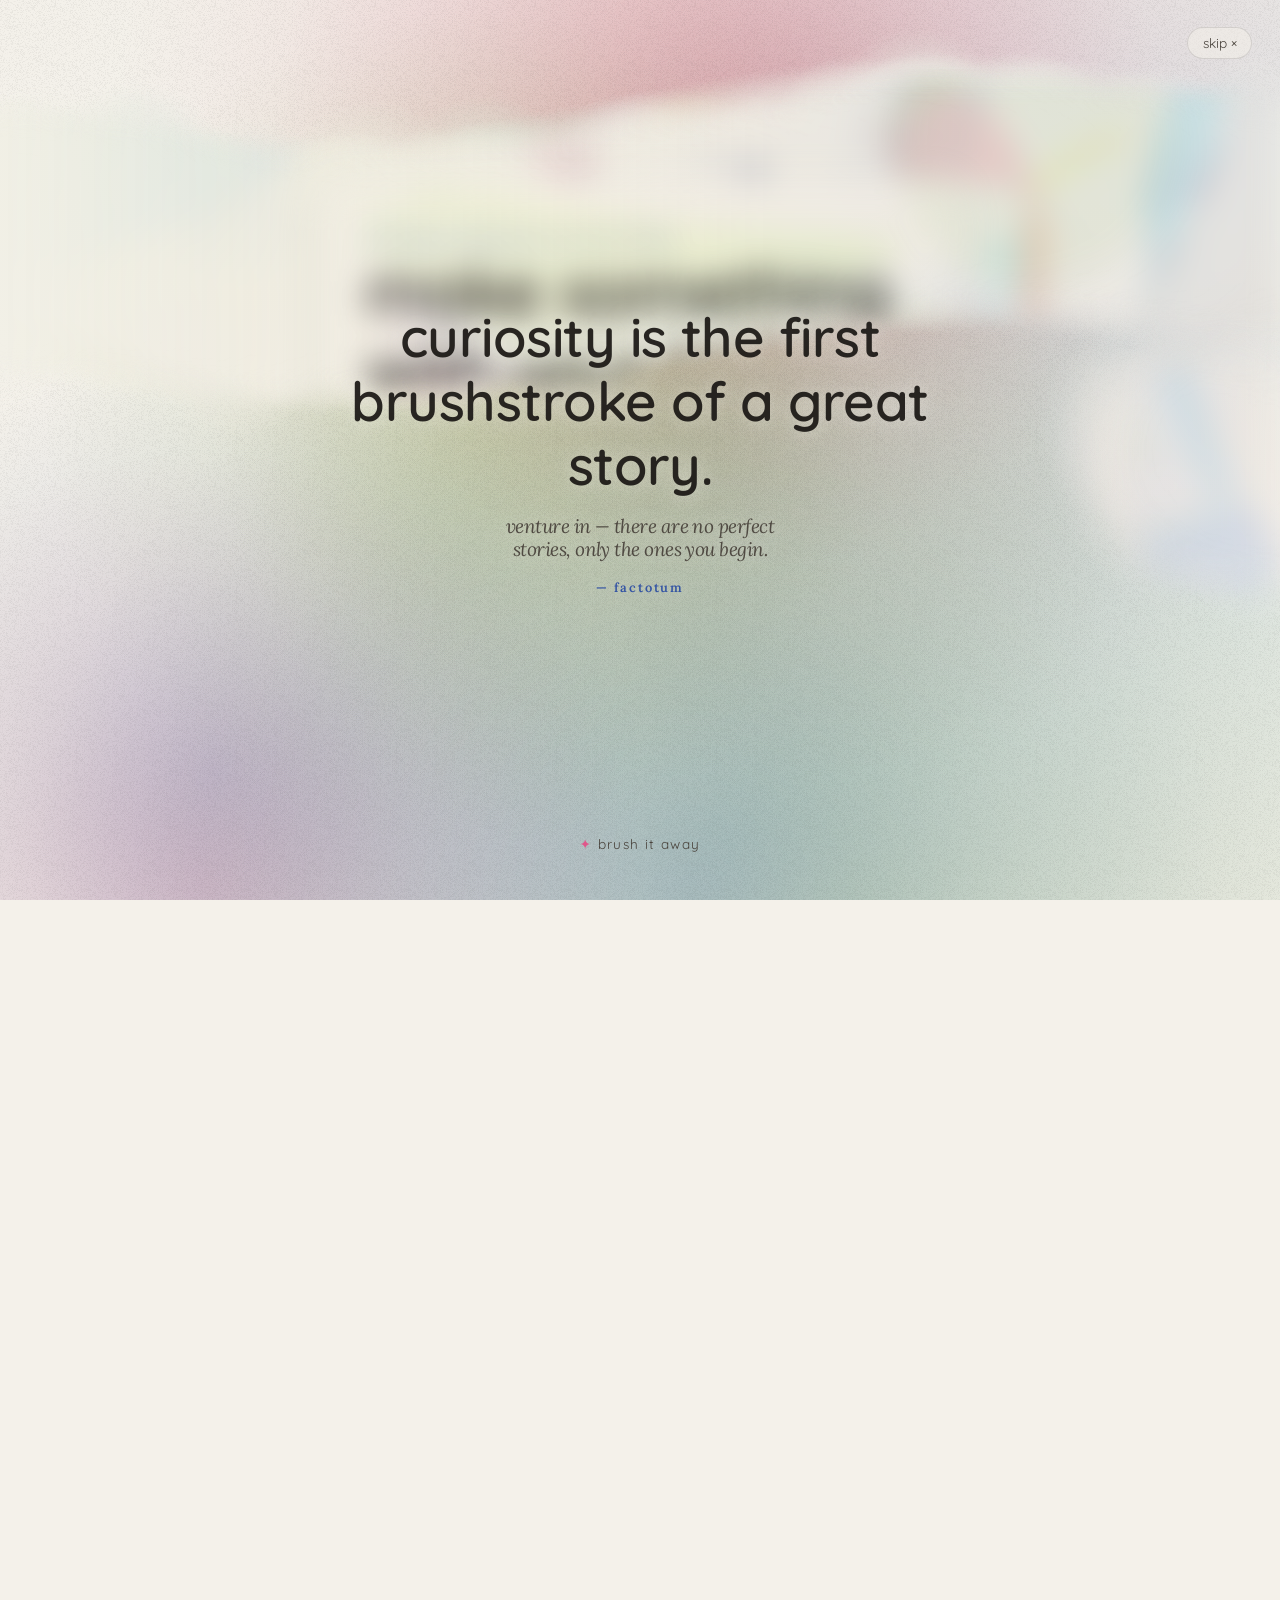
==== commit c74e5248: "Add first-load intro animation, hero readability, and content updates - First-visit watercolour intr" ====
--- a/index.html
+++ b/index.html
@@ -10,8 +10,43 @@
   <link rel="preconnect" href="https://fonts.gstatic.com" crossorigin />
   <link href="https://fonts.googleapis.com/css2?family=Quicksand:wght@400;500;600;700&family=Lora:ital,wght@0,400;0,500;1,400&display=swap" rel="stylesheet" />
   <link rel="stylesheet" href="css/styles.css" />
+
+  <!-- Intro overlay: decide before first paint to avoid a flash. First visit only,
+       skipped for reduced-motion. Force a replay with #intro or ?intro=1.
+       A failsafe removes the overlay even if intro.js never runs. -->
+  <script>
+    (function () {
+      try {
+        var force = location.hash === "#intro" || /[?&]intro=1\b/.test(location.search);
+        var seen = localStorage.getItem("factotum:intro:v1");
+        var reduce = window.matchMedia && window.matchMedia("(prefers-reduced-motion: reduce)").matches;
+        // TODO(testing): first-visit gate temporarily disabled — shows every load.
+        // To restore first-visit-only, change condition back to: force || (!seen && !reduce)
+        if (!reduce) {
+          document.documentElement.classList.add("intro-pending");
+          window.__introFailsafe = setTimeout(function () {
+            document.documentElement.classList.remove("intro-pending");
+          }, 9000);
+        }
+      } catch (e) {}
+    })();
+  </script>
 </head>
 <body>
+  <!-- ============ First-visit watercolour intro ============ -->
+  <div id="intro" aria-hidden="true">
+    <canvas id="introCanvas"></canvas>
+    <div class="intro__content">
+      <p class="intro__quote">
+        curiosity is the first brushstroke of a great story.
+        <span class="sub">venture in &mdash; there are no perfect stories, only the ones you begin.</span>
+        <span class="attr">&mdash; factotum</span>
+      </p>
+    </div>
+    <span class="intro__hint">brush it away</span>
+    <button class="intro__skip" type="button" aria-label="Skip intro">skip &times;</button>
+  </div>
+
   <!-- ============ Header ============ -->
   <header class="site-header">
     <div class="container nav">
@@ -157,6 +192,7 @@
     </div>
   </footer>
 
+  <script src="js/intro.js"></script>
   <script src="js/main.js"></script>
 </body>
 </html>
--- a/css/styles.css
+++ b/css/styles.css
@@ -252,7 +252,15 @@
 .hero__inner {
   position: relative;
   z-index: 2;
-  max-width: 720px;
+  max-width: 640px;
+  /* frosted card so the text stays readable over the watercolour art */
+  background: rgba(244, 241, 234, 0.35);
+  backdrop-filter: blur(7px);
+  -webkit-backdrop-filter: blur(7px);
+  border: 1px solid rgba(255, 255, 255, 0.5);
+  border-radius: var(--radius-lg);
+  padding: clamp(1.75rem, 4vw, 2.75rem);
+  box-shadow: var(--shadow-soft);
 }
 .hero h1 { margin-bottom: 1.25rem; }
 .hero .lead {
@@ -707,6 +715,129 @@
   color: rgba(244, 241, 234, 0.65);
 }
 
+/* =====================================================================
+   First-visit watercolour intro
+   ===================================================================== */
+/* Lock scroll while the intro is showing. Overlay is hidden unless JS
+   (early head script) marks the page as intro-pending, so no-JS users
+   and returning visitors see the site immediately. */
+html.intro-pending,
+html.intro-pending body { overflow: hidden; height: 100%; }
+
+/* Keep the website heavily blurred behind the overlay (so the brushed-away
+   areas reveal only a soft blur, not the crisp site), then sharpen it in
+   sync with the overlay fade for a single clean handoff. */
+html.intro-pending body > :not(#intro) {
+  filter: blur(16px);
+  transition: filter 800ms ease;
+}
+html.intro-pending.intro-clearing body > :not(#intro) {
+  filter: blur(0);
+}
+
+#intro {
+  position: fixed;
+  inset: 0;
+  z-index: 9999;
+  display: none;
+  opacity: 1;
+  transition: opacity 700ms ease;
+}
+html.intro-pending #intro { display: block; }
+#intro.fade-out { opacity: 0; }
+
+#introCanvas {
+  position: absolute;
+  inset: 0;
+  width: 100%;
+  height: 100%;
+  display: block;
+  touch-action: none;            /* let us paint without the page scrolling */
+  cursor: crosshair;
+}
+
+.intro__content {
+  position: absolute;
+  inset: 0;
+  display: grid;
+  place-items: center;
+  text-align: center;
+  padding: 2rem;
+  pointer-events: none;          /* clicks/drags pass through to the canvas */
+  transition: opacity 600ms ease;
+}
+.intro__quote {
+  font-family: var(--font-display);
+  font-weight: 600;
+  text-transform: lowercase;
+  color: var(--ink);
+  font-size: clamp(1.9rem, 5vw, 3.4rem);
+  line-height: 1.18;
+  max-width: 18ch;
+  letter-spacing: -0.01em;
+  text-shadow: 0 1px 18px rgba(244, 241, 234, 0.6);
+}
+.intro__quote .sub {
+  display: block;
+  margin-top: 1.1rem;
+  font-family: var(--font-body);
+  font-style: italic;
+  font-weight: 400;
+  text-transform: none;
+  font-size: clamp(0.95rem, 1.8vw, 1.2rem);
+  color: var(--ink-soft);
+  max-width: 30ch;
+  margin-inline: auto;
+}
+.intro__quote .attr {
+  display: block;
+  margin-top: 1.25rem;
+  font-family: var(--font-body);
+  text-transform: none;
+  letter-spacing: 0.14em;
+  font-size: 0.8rem;
+  color: var(--indigo);
+}
+
+.intro__hint {
+  position: absolute;
+  left: 50%;
+  bottom: clamp(1.5rem, 5vh, 3rem);
+  transform: translateX(-50%);
+  font-family: var(--font-display);
+  text-transform: lowercase;
+  letter-spacing: 0.1em;
+  font-size: 0.85rem;
+  color: var(--ink-soft);
+  pointer-events: none;
+  animation: introHintPulse 2.4s ease-in-out infinite;
+}
+.intro__hint::before { content: "✦ "; color: var(--magenta); }
+@keyframes introHintPulse { 0%, 100% { opacity: 0.35; } 50% { opacity: 0.9; } }
+
+.intro__skip {
+  position: absolute;
+  top: clamp(1rem, 3vh, 1.75rem);
+  right: clamp(1rem, 3vw, 1.75rem);
+  font-family: var(--font-display);
+  text-transform: lowercase;
+  font-size: 0.85rem;
+  color: var(--ink-soft);
+  background: rgba(244, 241, 234, 0.55);
+  border: 1px solid rgba(30, 27, 24, 0.12);
+  border-radius: 999px;
+  padding: 0.4rem 0.9rem;
+  cursor: pointer;
+  pointer-events: auto;
+  transition: background var(--transition), color var(--transition);
+}
+.intro__skip:hover { background: var(--ink); color: var(--paper); }
+
+@media (prefers-reduced-motion: reduce) {
+  #intro { display: none !important; }
+  html.intro-pending, html.intro-pending body { overflow: auto; height: auto; }
+}
+
 /* ----------  Reveal-on-scroll  ---------- */
 .reveal { opacity: 0; transform: translateY(22px); transition: opacity 700ms ease, transform 700ms ease; }
 .reveal.in { opacity: 1; transform: none; }
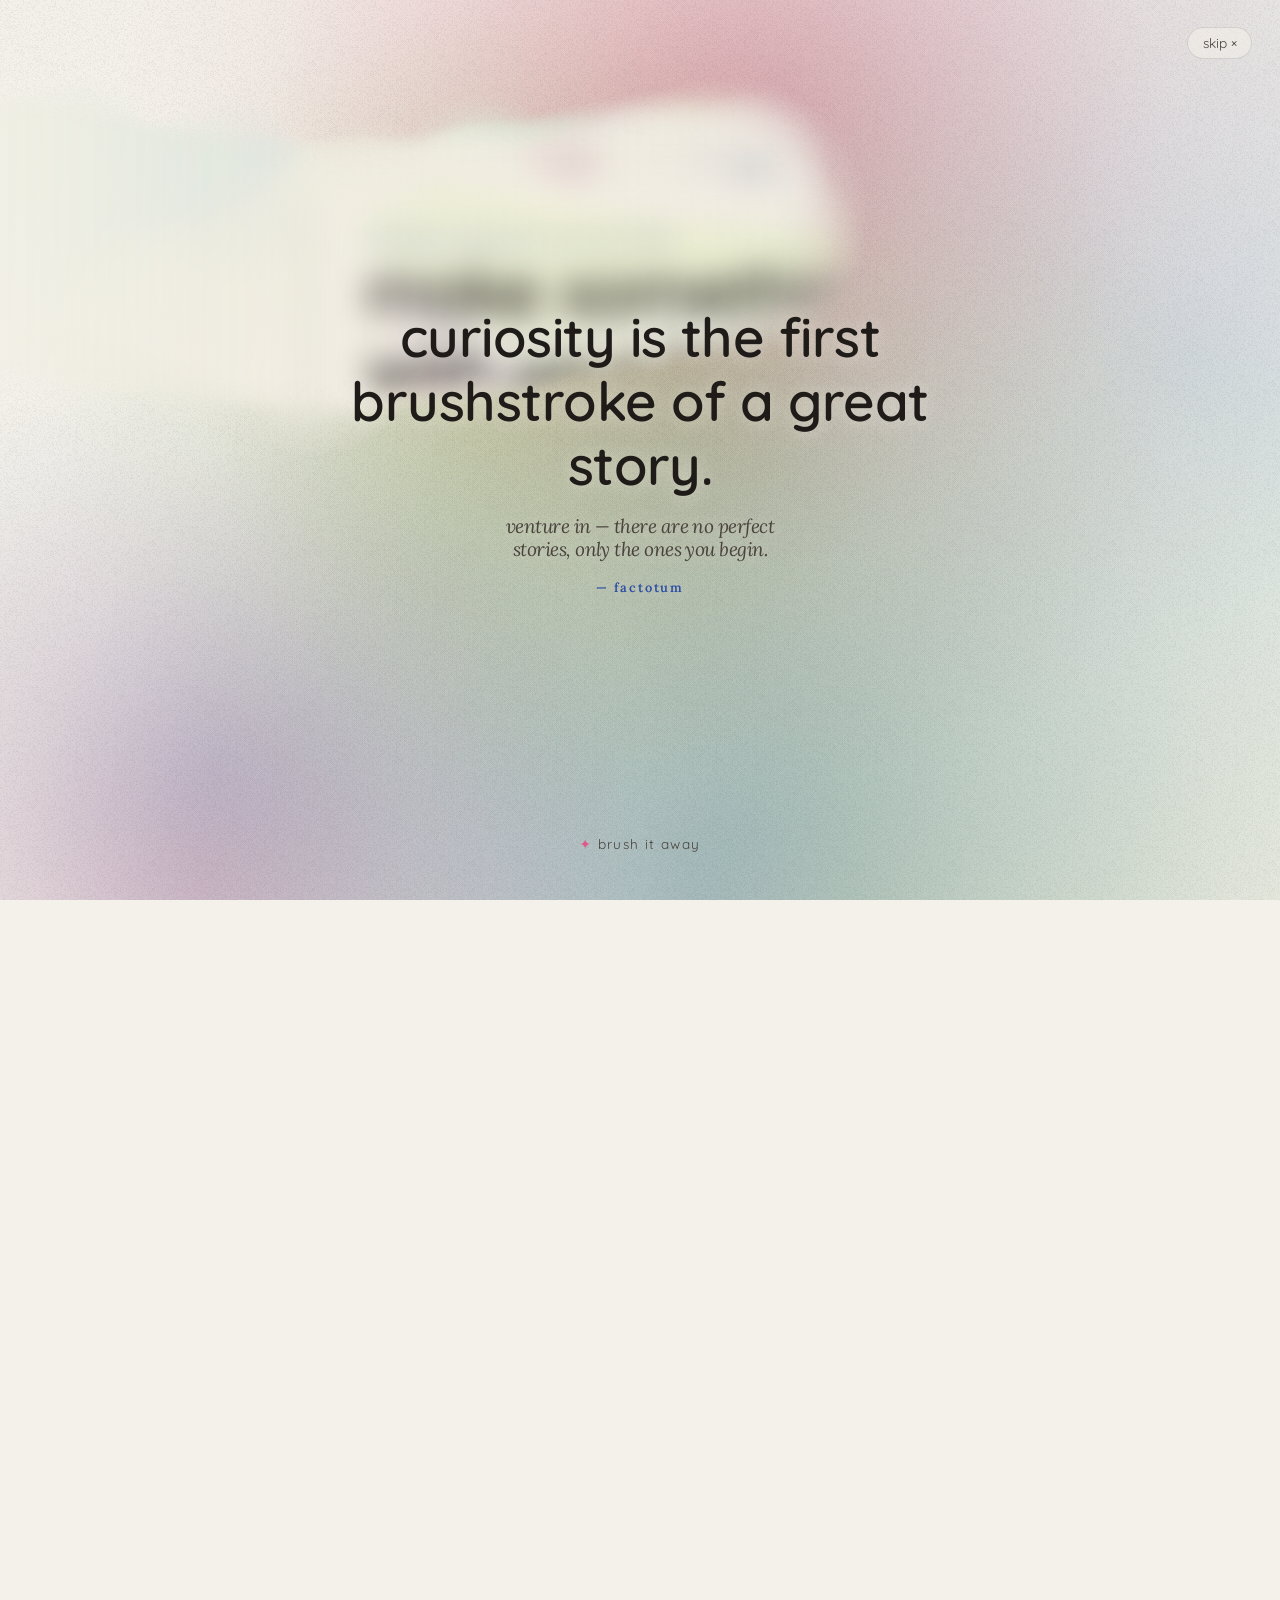
==== commit 82e1d6c8: "Add scroll-drawn line, WebP, local SEO, maps & studio parallax - Background: single continuous ink l" ====
--- a/index.html
+++ b/index.html
@@ -1,15 +1,42 @@
 <!DOCTYPE html>
-<html lang="en">
+<html lang="en-IE">
 <head>
   <meta charset="UTF-8" />
   <meta name="viewport" content="width=device-width, initial-scale=1.0" />
-  <title>factotum — a creative workshop space for arts & crafts</title>
-  <meta name="description" content="factotum is a hands-on creative workshop space by Elena Buzzo, offering pottery painting, sewing and textile craft sessions in a calm, judgment-free studio." />
+  <title>factotum | Pottery & Craft Workshops in Dublin</title>
+  <meta name="description" content="Hands-on pottery painting, sewing &amp; textile craft workshops in Dublin. Relaxed, beginner-friendly sessions for all — book your creative escape today." />
 
   <link rel="preconnect" href="https://fonts.googleapis.com" />
   <link rel="preconnect" href="https://fonts.gstatic.com" crossorigin />
   <link href="https://fonts.googleapis.com/css2?family=Quicksand:wght@400;500;600;700&family=Lora:ital,wght@0,400;0,500;1,400&display=swap" rel="stylesheet" />
   <link rel="stylesheet" href="css/styles.css" />
+
+  <!-- SEO — TODO: replace https://factotum.example with the live domain before launch -->
+  <link rel="canonical" href="https://factotum.example/" />
+  <meta property="og:type" content="website" />
+  <meta property="og:site_name" content="factotum" />
+  <meta property="og:locale" content="en_IE" />
+  <meta property="og:title" content="factotum | Pottery &amp; Craft Workshops in Dublin" />
+  <meta property="og:description" content="Hands-on pottery painting, sewing &amp; textile craft workshops in Dublin. Relaxed, beginner-friendly sessions for all." />
+  <meta property="og:url" content="https://factotum.example/" />
+  <meta property="og:image" content="https://factotum.example/assets/images/factotum-card.jpeg" />
+  <meta name="twitter:card" content="summary_large_image" />
+  <script type="application/ld+json">
+  {
+    "@context": "https://schema.org",
+    "@type": "LocalBusiness",
+    "@id": "https://factotum.example/#business",
+    "name": "factotum",
+    "description": "A hands-on creative workshop space in Dublin offering pottery painting, sewing and textile craft sessions, plus private and corporate group events.",
+    "image": "https://factotum.example/assets/images/factotum-card.jpeg",
+    "url": "https://factotum.example/",
+    "email": "hello@factotum.lab",
+    "address": { "@type": "PostalAddress", "streetAddress": "73 Francis Street, The Liberties", "addressLocality": "Dublin", "postalCode": "D08 T993", "addressCountry": "IE" },
+    "geo": { "@type": "GeoCoordinates", "latitude": 53.3416, "longitude": -6.2725 },
+    "areaServed": "Dublin, Ireland",
+    "sameAs": ["https://instagram.com/factotum.lab"]
+  }
+  </script>
 
   <!-- Intro overlay: decide before first paint to avoid a flash. First visit only,
        skipped for reduced-motion. Force a replay with #intro or ?intro=1.
@@ -67,7 +94,7 @@
   <main>
     <!-- ============ Hero ============ -->
     <section class="hero">
-      <div class="hero__art" style="background-image:url('assets/images/factotum-card.jpeg')"></div>
+      <div class="hero__art" style="background-image:url('assets/images/factotum-card.webp')"></div>
       <span class="blob t-green"  style="width:280px;height:280px;top:-60px;right:8%;"></span>
       <span class="blob t-magenta" style="width:200px;height:200px;bottom:-40px;right:24%;"></span>
       <div class="container hero__inner">
@@ -134,10 +161,10 @@
           <p>Work made by Elena and within the factotum world &mdash; clay, ink and watercolour, made slowly and by hand.</p>
         </div>
         <div class="teaser-strip reveal">
-          <a href="gallery.html"><img src="assets/images/sculptures/sculpture-1.jpeg" alt="Clay face vase with dried flowers" loading="lazy" /></a>
-          <a href="gallery.html"><img src="assets/images/drawings/2023-08-02_mediterraneo.jpeg" alt="Fine-line and watercolour drawing, mediterraneo" loading="lazy" /></a>
-          <a href="gallery.html"><img src="assets/images/sculptures/sculpture-3.jpeg" alt="Clay face vase with purple dried flowers" loading="lazy" /></a>
-          <a href="gallery.html"><img src="assets/images/drawings/2023-02-22_fog.jpeg" alt="Fine-line and watercolour drawing, fog" loading="lazy" /></a>
+          <a href="gallery.html"><img src="assets/images/sculptures/sculpture-1.webp" alt="Clay face vase with dried flowers" loading="lazy" /></a>
+          <a href="gallery.html"><img src="assets/images/drawings/2023-08-02_mediterraneo.webp" alt="Fine-line and watercolour drawing, mediterraneo" loading="lazy" /></a>
+          <a href="gallery.html"><img src="assets/images/sculptures/sculpture-3.webp" alt="Clay face vase with purple dried flowers" loading="lazy" /></a>
+          <a href="gallery.html"><img src="assets/images/drawings/2023-02-22_fog.webp" alt="Fine-line and watercolour drawing, fog" loading="lazy" /></a>
         </div>
         <p class="text-center" style="margin-top:2.5rem;">
           <a href="gallery.html" class="btn btn--ghost">view the full gallery</a>
@@ -155,10 +182,10 @@
         </div>
         <div class="grid grid--2">
           <figure class="photo-card reveal">
-            <img src="assets/images/workshops/workshop-group-1.jpeg" alt="Three people at a textile and sewing workshop with colourful wool and a sewing machine" loading="lazy" />
+            <img src="assets/images/workshops/workshop-group-1.webp" alt="Three people at a textile and sewing workshop with colourful wool and a sewing machine" loading="lazy" />
           </figure>
           <figure class="photo-card reveal">
-            <img src="assets/images/workshops/workshop-group-2.jpeg" alt="Two people making beaded and threaded crafts at a workshop table" loading="lazy" />
+            <img src="assets/images/workshops/workshop-group-2.webp" alt="Two people making beaded and threaded crafts at a workshop table" loading="lazy" />
           </figure>
         </div>
       </div>
@@ -188,10 +215,17 @@
         <li><a href="contact.html">contact</a></li>
         <li><a href="https://instagram.com/factotum.lab" target="_blank" rel="noopener">instagram</a></li>
       </ul>
+      <div class="footer-map">
+        <span class="label">find us</span>
+        <address>73 Francis Street,<br />The Liberties, Dublin, D08&nbsp;T993</address>
+        <iframe title="factotum studio location on Google Maps" src="https://www.google.com/maps?q=73%20Francis%20Street%2C%20The%20Liberties%2C%20Dublin%2C%20D08%20T993&output=embed" loading="lazy" referrerpolicy="no-referrer-when-downgrade"></iframe>
+      </div>
+
       <div class="footer-bottom">&copy; <span id="year"></span> factotum · made by hand.</div>
     </div>
   </footer>
 
+  <script src="js/artbg.js"></script>
   <script src="js/intro.js"></script>
   <script src="js/main.js"></script>
 </body>
--- a/css/styles.css
+++ b/css/styles.css
@@ -147,6 +147,48 @@
   background: var(--paper-deep);
   -webkit-mask: radial-gradient(14px at 14px 26px, transparent 96%, #000) repeat-x 0 0 / 28px 26px;
           mask: radial-gradient(14px at 14px 26px, transparent 96%, #000) repeat-x 0 0 / 28px 26px;
+}
+
+/* =====================================================================
+   Scroll-drawn background line (js/artbg.js)
+   A single continuous ink line spanning the full page, drawn/un-drawn
+   with scroll. Sits behind all content; faint, non-interactive.
+   ===================================================================== */
+#artbg {
+  position: absolute;
+  top: 0;
+  left: 0;
+  width: 100%;
+  z-index: -1;
+  overflow: hidden;
+  pointer-events: none;
+}
+#artbg svg { display: block; width: 100%; height: 100%; }
+#artbg path {
+  fill: none;
+  stroke: rgba(30, 27, 24, 0.6);    /* fine ink / charcoal */
+  stroke-width: 2.2;
+  stroke-linecap: round;
+  stroke-linejoin: round;
+}
+
+/* White copy of the line drawn inside dark sections, behind their content. */
+.quote-band { position: relative; overflow: hidden; }
+.quote-band > .container { position: relative; z-index: 1; }
+.artbg-dark {
+  position: absolute;
+  inset: 0;
+  width: 100%;
+  height: 100%;
+  z-index: 0;
+  pointer-events: none;
+}
+.artbg-dark path {
+  fill: none;
+  stroke: rgba(244, 241, 234, 0.8);  /* paper-white over black */
+  stroke-width: 2.2;
+  stroke-linecap: round;
+  stroke-linejoin: round;
 }
 
 /* =====================================================================
@@ -715,6 +757,37 @@
   color: rgba(244, 241, 234, 0.65);
 }
 
+/* Footer location + map */
+.footer-map { max-width: 270px; }
+.footer-map .label {
+  display: block;
+  font-family: var(--font-display);
+  text-transform: lowercase;
+  letter-spacing: 0.06em;
+  font-size: 0.85rem;
+  color: var(--clay);
+  margin-bottom: 0.4rem;
+}
+.footer-map address {
+  font-style: normal;
+  color: var(--paper);
+  opacity: 0.85;
+  font-size: 0.92rem;
+  line-height: 1.5;
+  margin-bottom: 0.7rem;
+}
+.footer-map iframe {
+  display: block;
+  width: 100%;
+  height: 150px;
+  border: 0;
+  border-radius: 10px;
+  filter: grayscale(0.25) contrast(1.05);
+}
+
+/* Subtle scroll parallax on studio photos (driven by js/artbg.js) */
+.photo-card { will-change: transform; }
+
 /* =====================================================================
    First-visit watercolour intro
    ===================================================================== */
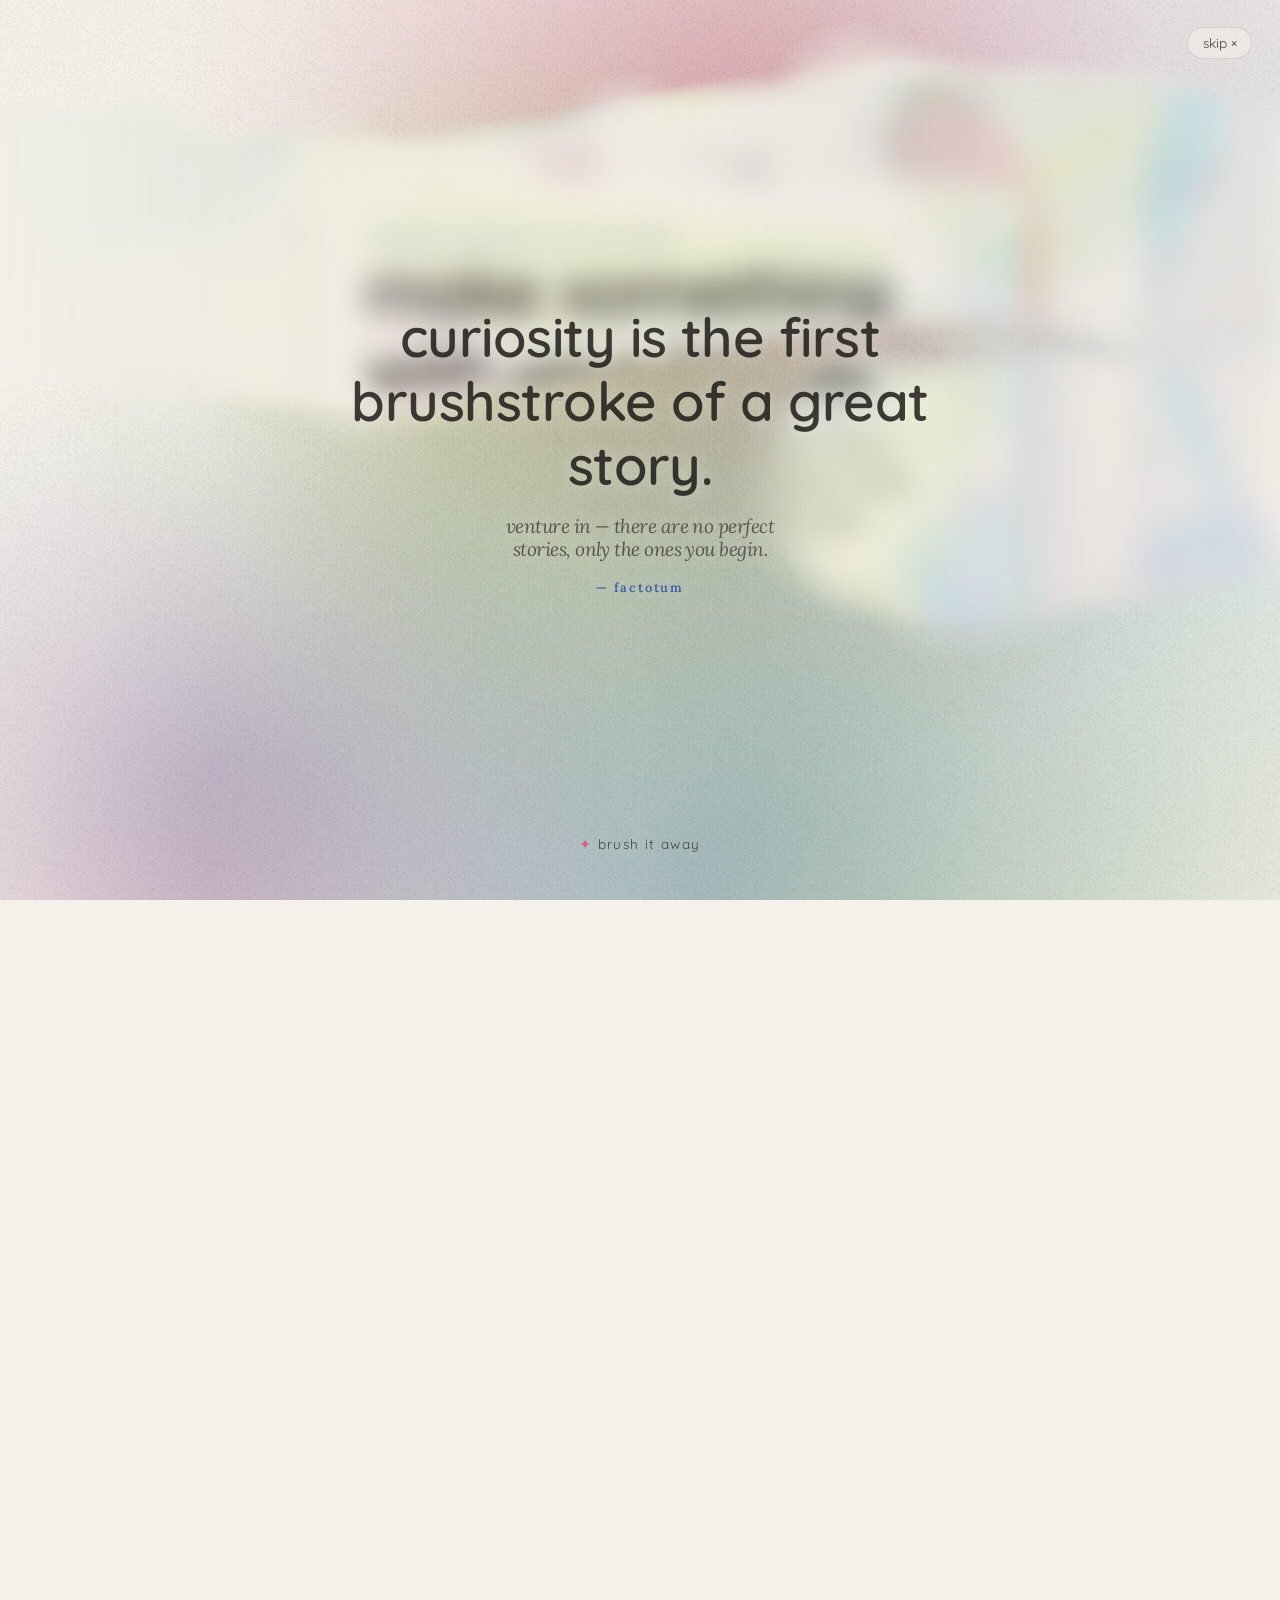
==== commit aba0bbba: "Animated illustrated cards across pages; remove line in dark sections; add docs - Replace emoji card" ====
--- a/index.html
+++ b/index.html
@@ -119,20 +119,32 @@
           <p>Each session is relaxed and beginner-friendly. Come solo, bring a friend, or book the space for a group.</p>
         </div>
         <div class="grid grid--3">
-          <article class="card reveal">
-            <div class="card__icon t-clay">🏺</div>
+          <article class="card reveal card--assemble">
+            <span class="card__illus t-clay" aria-hidden="true">
+              <svg viewBox="0 0 100 100" fill="none" xmlns="http://www.w3.org/2000/svg">
+                <path d="M33,28 Q50,22 67,28 M35,29 C28,38 24,46 28,60 C32,77 42,84 50,84 C58,84 68,77 72,60 C76,46 72,38 65,29" />
+              </svg>
+            </span>
             <h3>pottery painting</h3>
             <p>Choose a bisque piece and bring it to life with colour and pattern. We glaze and fire it for you to collect later.</p>
             <div class="meta">≈ 2 hrs · all levels</div>
           </article>
-          <article class="card reveal">
-            <div class="card__icon t-magenta">🧵</div>
+          <article class="card reveal card--assemble">
+            <span class="card__illus t-magenta" aria-hidden="true">
+              <svg viewBox="0 0 100 100" fill="none" xmlns="http://www.w3.org/2000/svg">
+                <path d="M30,74 L62,38 M62,38 C58,34 66,30 68,36 C69,39 65,41 62,38 M66,34 C78,32 80,46 69,48 C60,50 64,60 73,58" />
+              </svg>
+            </span>
             <h3>sewing</h3>
             <p>Learn the machine from scratch and stitch a project you'll actually use &mdash; a tote, a cushion, a little something of your own.</p>
             <div class="meta">≈ 2.5 hrs · beginner-friendly</div>
           </article>
-          <article class="card reveal">
-            <div class="card__icon t-green">🌿</div>
+          <article class="card reveal card--assemble">
+            <span class="card__illus t-green" aria-hidden="true">
+              <svg viewBox="0 0 100 100" fill="none" xmlns="http://www.w3.org/2000/svg">
+                <path d="M50,84 C49,66 49,50 53,30 M50,66 C39,63 34,54 41,49 C48,53 50,60 50,66 M52,54 C63,51 68,42 61,37 C54,41 52,48 52,54 M53,32 C48,26 57,21 58,29 C58,33 54,34 53,32" />
+              </svg>
+            </span>
             <h3>textile crafts</h3>
             <p>Experiment with natural dyeing, weaving and mixed-media textile play, guided by the seasons and what's at hand.</p>
             <div class="meta">≈ 2 hrs · all levels</div>
--- a/css/styles.css
+++ b/css/styles.css
@@ -31,6 +31,12 @@
   --shadow-soft: 0 12px 34px rgba(30, 27, 24, 0.10);
   --shadow-hover: 0 18px 48px rgba(30, 27, 24, 0.16);
   --transition: 280ms cubic-bezier(0.22, 0.61, 0.36, 1);
+
+  /* Page tint layer — reused by the text knockouts so they match exactly */
+  --paper-tints:
+    radial-gradient(circle at 18% 12%, rgba(139, 190, 79, 0.06), transparent 38%),
+    radial-gradient(circle at 85% 8%,  rgba(95, 168, 216, 0.07), transparent 40%),
+    radial-gradient(circle at 75% 88%, rgba(224, 86, 138, 0.05), transparent 42%);
 }
 
 /* ----------  Reset / base  ---------- */
@@ -47,10 +53,7 @@
   color: var(--ink);
   background-color: var(--paper);
   /* subtle paper grain via layered gradients (no external texture needed) */
-  background-image:
-    radial-gradient(circle at 18% 12%, rgba(139, 190, 79, 0.06), transparent 38%),
-    radial-gradient(circle at 85% 8%,  rgba(95, 168, 216, 0.07), transparent 40%),
-    radial-gradient(circle at 75% 88%, rgba(224, 86, 138, 0.05), transparent 42%);
+  background-image: var(--paper-tints);
   background-attachment: fixed;
   line-height: 1.7;
   -webkit-font-smoothing: antialiased;
@@ -366,6 +369,70 @@
 .t-sky     { background: rgba(95, 168, 216, 0.18);  color: #2f78ab; }
 .t-clay    { background: rgba(201, 183, 156, 0.28); color: #8a734f; }
 
+/* ---- Hand-drawn illustration medallion (home featured cards) ---- */
+.card__illus {
+  width: 88px;
+  height: 88px;
+  border-radius: 50%;
+  display: grid;
+  place-items: center;
+  margin-bottom: 1.1rem;
+  transition: transform var(--transition);
+}
+.card--assemble:hover .card__illus { transform: scale(1.06) rotate(-2deg); }
+.card__illus svg { width: 56px; height: 56px; overflow: visible; }
+.workshop__icon svg { width: 36px; height: 36px; overflow: visible; }
+.card__illus path,
+.workshop__icon path {
+  fill: none;
+  stroke: rgba(30, 27, 24, 0.72);
+  stroke-width: 2.4;
+  stroke-linecap: round;
+  stroke-linejoin: round;
+  /* drawn-on when the card reveals (generous dash > path length) */
+  stroke-dasharray: 800;
+  stroke-dashoffset: 800;
+  transition: stroke-dashoffset 1s ease;
+}
+
+/* =====================================================================
+   Featured-card scroll assemble: box -> illustration -> header -> paragraph.
+   Driven by the .in class the IntersectionObserver already adds (js/main.js).
+   ===================================================================== */
+.card--assemble { --cd: 0s; }                       /* per-card base delay */
+.grid--3 .card--assemble:nth-child(2) { --cd: 0.12s; }
+.grid--3 .card--assemble:nth-child(3) { --cd: 0.24s; }
+.grid--2 .card--assemble:nth-child(even) { --cd: 0.10s; }   /* workshops: gentle L→R per row */
+
+.card--assemble :is(.card__illus, .workshop__icon, h3, p, ul, .specs, .meta) {
+  opacity: 0;
+  transform: translateY(14px);
+  transition: opacity 0.6s ease, transform 0.6s ease;
+}
+.card--assemble.in :is(.card__illus, .workshop__icon, h3, p, ul, .specs, .meta) {
+  opacity: 1;
+  transform: none;
+}
+.card--assemble.in :is(.card__illus, .workshop__icon) { transition-delay: calc(var(--cd) + 0.15s); }
+.card--assemble.in h3        { transition-delay: calc(var(--cd) + 0.30s); }
+.card--assemble.in p         { transition-delay: calc(var(--cd) + 0.45s); }
+.card--assemble.in ul        { transition-delay: calc(var(--cd) + 0.55s); }
+.card--assemble.in .specs    { transition-delay: calc(var(--cd) + 0.62s); }
+.card--assemble.in .meta     { transition-delay: calc(var(--cd) + 0.60s); }
+.card--assemble.in :is(.card__illus, .workshop__icon) path {
+  stroke-dashoffset: 0;
+  transition-delay: calc(var(--cd) + 0.15s);
+}
+
+@media (prefers-reduced-motion: reduce) {
+  .card--assemble :is(.card__illus, .workshop__icon, h3, p, ul, .specs, .meta) {
+    opacity: 1;
+    transform: none;
+    transition: none;
+  }
+  .card__illus path, .workshop__icon path { stroke-dashoffset: 0; transition: none; }
+}
+
 /* =====================================================================
    Philosophy / quote band
    ===================================================================== */
@@ -789,6 +856,27 @@
 .photo-card { will-change: transform; }
 
 /* =====================================================================
+   Keep the scroll-drawn line from crossing readable text.
+   Bare-on-paper text gets an invisible paper "knockout" (a soft backing the
+   same colour as the page) so the line breaks around it rather than weaving
+   through. Card & footer text already sit on an opaque surface. The dark
+   quote band knocks out with ink so the white line breaks around it too.
+   ===================================================================== */
+:is(.page-hero, .section-head, .prose, .coming-soon) :is(.eyebrow, h1, h2, h3, p),
+.showcase-row > div :is(h3, p),
+.section > .container.text-center > :is(h2, p),
+.contact-grid > div:first-child :is(h2, p, .label, a, span) {
+  /* identical to the page background (colour + viewport-fixed tints) so the
+     knockout is invisible while still occluding the line behind text */
+  background-color: var(--paper);
+  background-image: var(--paper-tints);
+  background-attachment: fixed;
+}
+.quote-band :is(blockquote, cite) {
+  background-color: var(--ink);   /* matches the solid dark band exactly */
+}
+
+/* =====================================================================
    First-visit watercolour intro
    ===================================================================== */
 /* Lock scroll while the intro is showing. Overlay is hidden unless JS
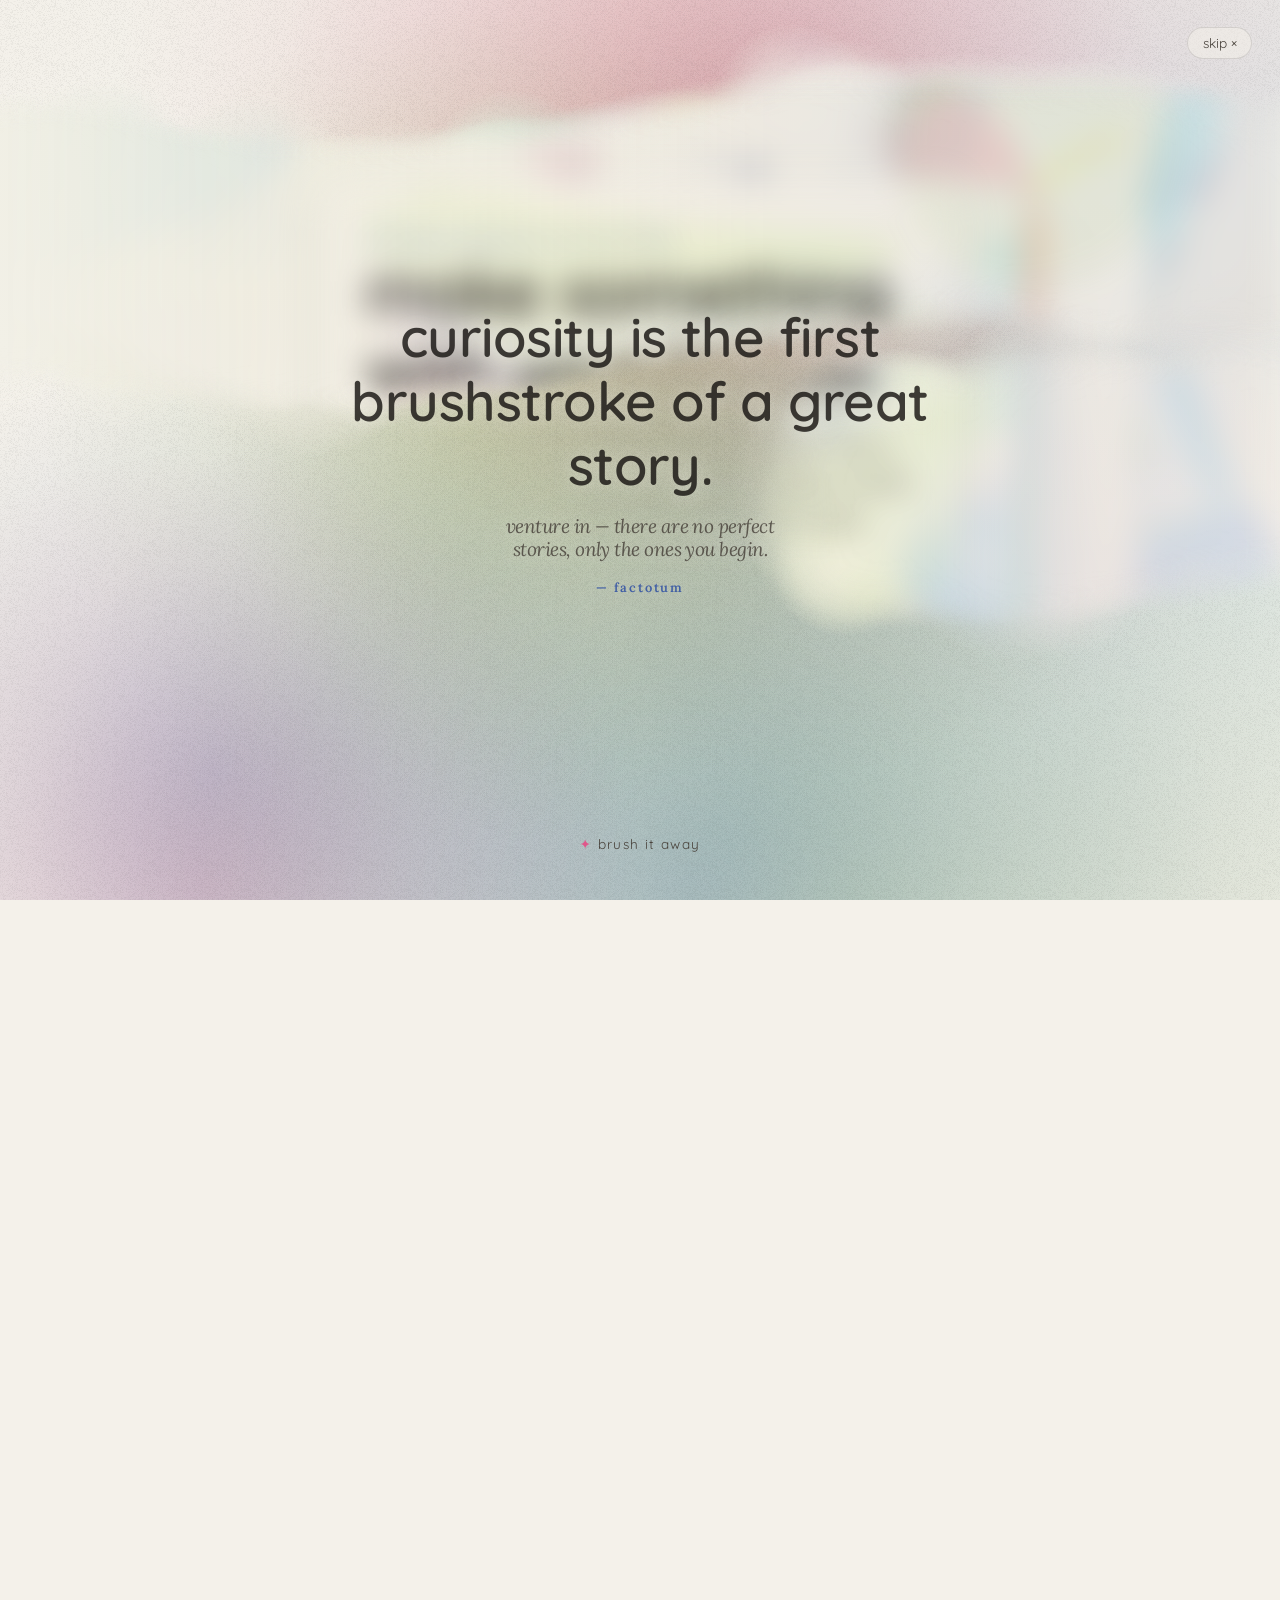
==== commit d19f4c77: "Add favicon (DIY mark) across all pages Add favicon-32x32 and android-chrome-192x192 PNGs and refere" ====
--- a/index.html
+++ b/index.html
@@ -3,6 +3,9 @@
 <head>
   <meta charset="UTF-8" />
   <meta name="viewport" content="width=device-width, initial-scale=1.0" />
+  <link rel="icon" type="image/png" sizes="32x32" href="assets/images/favicon-32x32.png" />
+  <link rel="icon" type="image/png" sizes="192x192" href="assets/images/android-chrome-192x192.png" />
+  <link rel="apple-touch-icon" href="assets/images/android-chrome-192x192.png" />
   <title>factotum | Pottery & Craft Workshops in Dublin</title>
   <meta name="description" content="Hands-on pottery painting, sewing &amp; textile craft workshops in Dublin. Relaxed, beginner-friendly sessions for all — book your creative escape today." />
 
